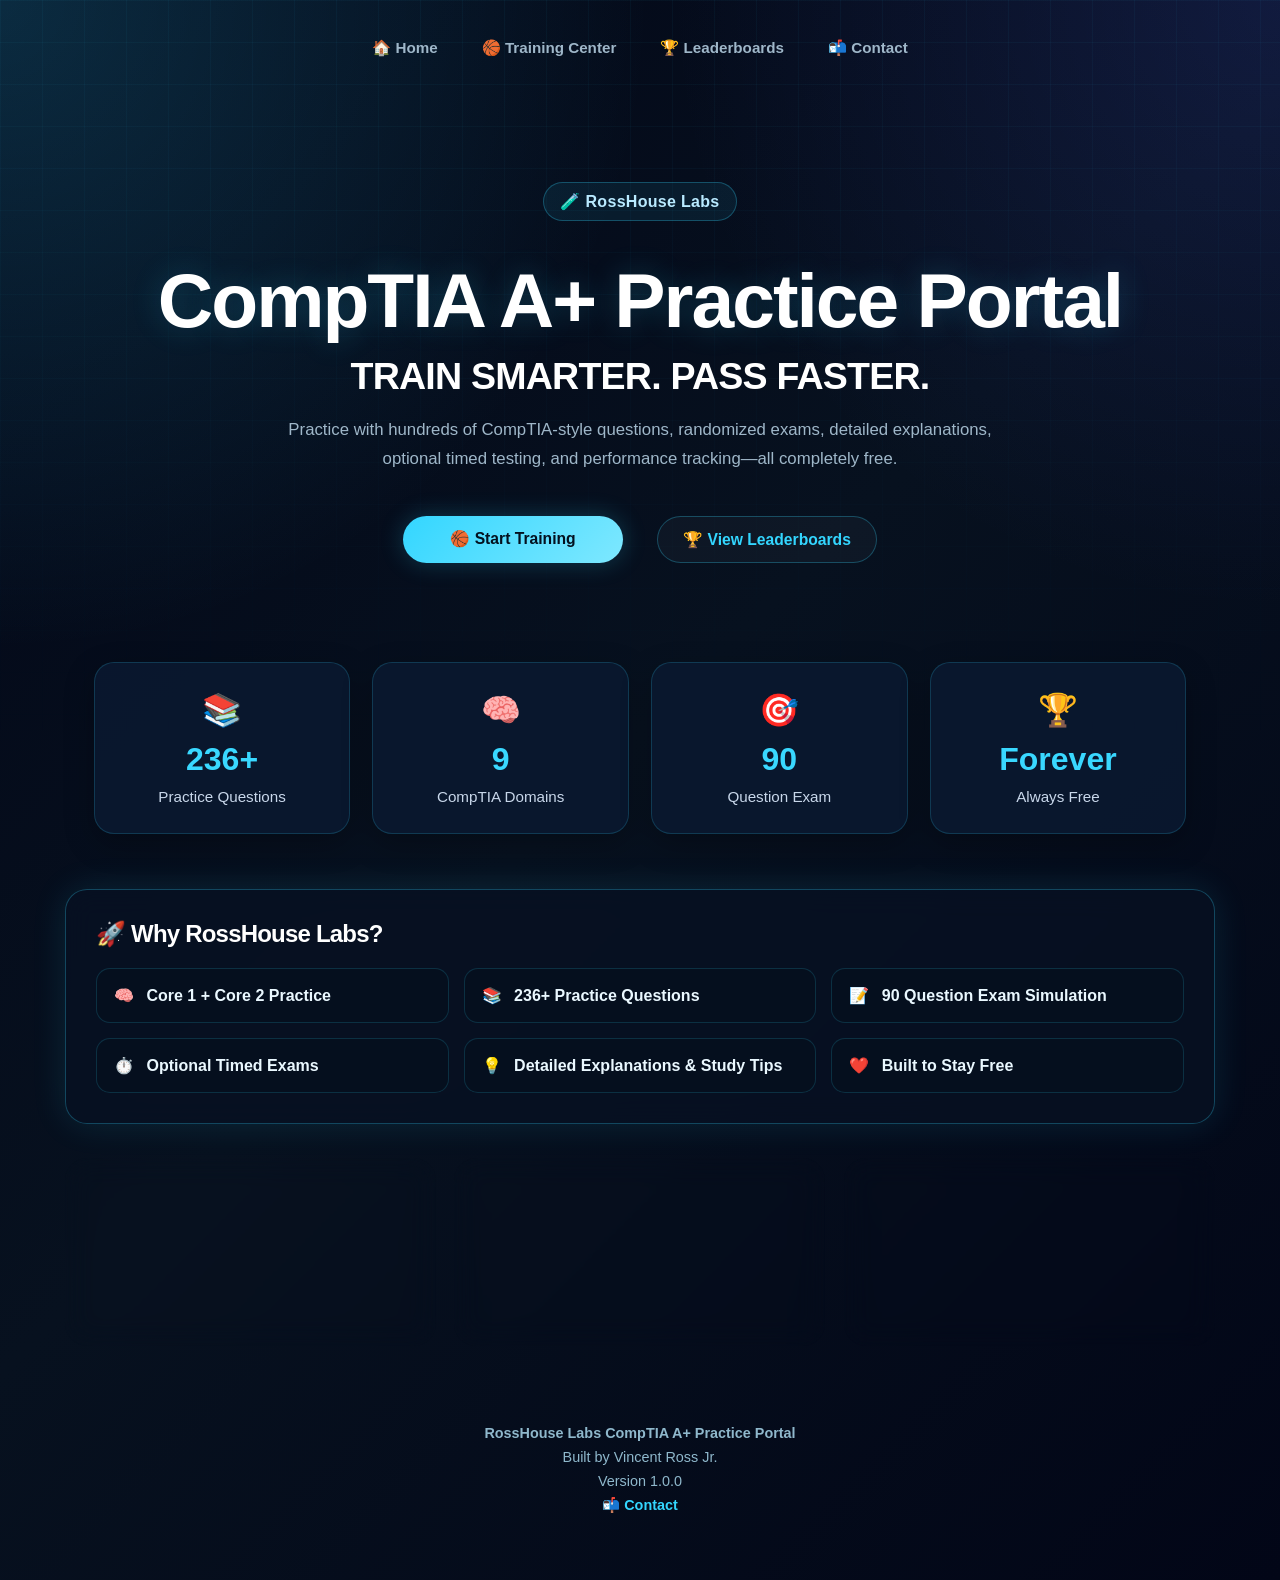
==== index.html @ 8863333c "Release RossHouse Labs CompTIA A+ Practice Portal v1.0.0" ====
<!DOCTYPE html>
<html lang="en">
<head>
  <meta charset="UTF-8" />
  <meta name="viewport" content="width=device-width, initial-scale=1.0" />

  <title>RossHouse Labs | CompTIA A+ Practice Portal</title>

  <link rel="stylesheet" href="css/style.css" />
</head>

<body>

<div class="app-container">

    <nav class="top-nav">
        <a href="index.html">🏠 Home</a>
        <a href="quiz.html">🏀 Training Center</a>
        <a href="leaderboard.html">🏆 Leaderboards</a>
        <a href="contact.html">📬 Contact</a>
    </nav>

    <header class="hero">

        <div class="center-brand">
            <div class="brand-pill">
                🧪 RossHouse Labs
            </div>
        </div>

        <h1>CompTIA A+ Practice Portal</h1>

        <p class="tagline">

            Train Smarter. Pass Faster.

        </p>

        <p class="description">

            Practice with hundreds of CompTIA-style questions,
            randomized exams, detailed explanations, optional timed
            testing, and performance tracking—all completely free.

        </p>

        <div class="button-group center-buttons">

            <a href="quiz.html" class="btn primary">
                🏀 Start Training
            </a>

            <a href="leaderboard.html" class="btn secondary">
                🏆 View Leaderboards
            </a>

        </div>

    </header>





    <!-- ===============================
            PORTAL STATS
    ================================ -->

    <section class="portal-stats">

        <div class="stat-card">

            <div class="stat-icon">📚</div>

            <div class="stat-number">236+</div>

            <div class="stat-label">
                Practice Questions
            </div>

        </div>

        <div class="stat-card">

            <div class="stat-icon">🧠</div>

            <div class="stat-number">9</div>

            <div class="stat-label">
                CompTIA Domains
            </div>

        </div>

        <div class="stat-card">

            <div class="stat-icon">🎯</div>

            <div class="stat-number">90</div>

            <div class="stat-label">
                Question Exam
            </div>

        </div>

        <div class="stat-card">

            <div class="stat-icon">🏆</div>

            <div class="stat-number">Forever</div>

            <div class="stat-label">
                Always Free
            </div>

        </div>

    </section>





    <section class="mission-control">

        <h2>🚀 Why RossHouse Labs?</h2>

        <div class="mission-grid">

            <div class="mission-item">
                🧠
                <span>Core 1 + Core 2 Practice</span>
            </div>

            <div class="mission-item">
                📚
                <span>236+ Practice Questions</span>
            </div>

            <div class="mission-item">
                📝
                <span>90 Question Exam Simulation</span>
            </div>

            <div class="mission-item">
                ⏱️
                <span>Optional Timed Exams</span>
            </div>

            <div class="mission-item">
                💡
                <span>Detailed Explanations & Study Tips</span>
            </div>

            <div class="mission-item">
                ❤️
                <span>Built to Stay Free</span>
            </div>

        </div>

    </section>





    <section class="cards">

        <div class="card">

            <h3>🖥️ Core 1 Training</h3>

            <p>

                Master hardware, networking,
                mobile devices,
                virtualization,
                cloud,
                and troubleshooting.

            </p>

        </div>

        <div class="card">

            <h3>🛡️ Core 2 Training</h3>

            <p>

                Practice operating systems,
                security,
                software troubleshooting,
                and operational procedures.

            </p>

        </div>

        <div class="card">

            <h3>🏆 Compete & Improve</h3>

            <p>

                Train using your Tech Handle,
                climb the leaderboards,
                and improve every attempt.

            </p>

        </div>

    </section>





    <footer class="footer">

        <p>

            <strong>
                RossHouse Labs CompTIA A+ Practice Portal
            </strong>

        </p>

        <p>

            Built by Vincent Ross Jr.

        </p>

        <p>

            Version 1.0.0

        </p>

        <p>

            <a href="contact.html">
                📬 Contact
            </a>

        </p>

    </footer>

</div>

</body>
</html>
---- css/style.css ----
:root {
  --bg-main: #030712;
  --bg-card: rgba(8, 17, 34, 0.86);
  --bg-card-strong: rgba(10, 24, 47, 0.96);
  --accent: #33d6ff;
  --accent-soft: rgba(51, 214, 255, 0.14);
  --accent-border: rgba(51, 214, 255, 0.28);
  --text-main: #f4f7fb;
  --text-muted: #9fb7c9;
  --success: #24d17e;
  --danger: #ff4d6d;
  --warning: #ffd166;
  --radius-lg: 22px;
  --radius-md: 14px;
  --shadow-glow: 0 0 35px rgba(51, 214, 255, 0.12);
}

* {
  box-sizing: border-box;
}

body {
  margin: 0;
  min-height: 100vh;
  font-family: Arial, Helvetica, sans-serif;
  color: var(--text-main);
  background:
    radial-gradient(circle at top left, rgba(51, 214, 255, 0.18), transparent 32%),
    radial-gradient(circle at top right, rgba(80, 90, 255, 0.14), transparent 30%),
    linear-gradient(135deg, #020617, #07111f 48%, #020617);
}

body::before {
  content: "";
  position: fixed;
  inset: 0;
  pointer-events: none;
  background-image:
    linear-gradient(rgba(51, 214, 255, 0.045) 1px, transparent 1px),
    linear-gradient(90deg, rgba(51, 214, 255, 0.045) 1px, transparent 1px);
  background-size: 42px 42px;
  mask-image: linear-gradient(to bottom, black, transparent 85%);
}

.app-container {
  width: 92%;
  max-width: 1150px;
  margin: 0 auto;
  padding: 28px 0;
  position: relative;
  z-index: 1;
}

.top-nav {
  display: flex;
  justify-content: center;
  align-items: center;
  gap: 14px;
  margin-bottom: 38px;
  flex-wrap: wrap;
}

.top-nav a {
  color: var(--text-muted);
  text-decoration: none;
  font-weight: 800;
  font-size: 0.95rem;
  padding: 10px 14px;
  border: 1px solid transparent;
  border-radius: 999px;
  transition: 0.2s ease;
}

.top-nav a:hover {
  color: var(--accent);
  background: var(--accent-soft);
  border-color: var(--accent-border);
}

.hero {
  text-align: center;
  padding: 76px 20px 46px;
}

.brand-pill {
  display: inline-block;
  padding: 9px 16px;
  margin-bottom: 18px;
  border: 1px solid var(--accent-border);
  border-radius: 999px;
  color: #b9eaff;
  background: rgba(51, 214, 255, 0.08);
  font-weight: 900;
  letter-spacing: 0.3px;
}

.hero h1 {
  font-size: clamp(2.5rem, 6vw, 5rem);
  margin: 8px 0;
  color: #ffffff;
  line-height: 0.95;
  letter-spacing: -2px;
  text-shadow: 0 0 30px rgba(51, 214, 255, 0.22);
}

.tagline {
  font-size: clamp(1.3rem, 3vw, 2.35rem);
  margin: 18px auto 10px;
  color: #ffffff;
  font-weight: 900;
  text-transform: uppercase;
  letter-spacing: -0.8px;
}

.description {
  max-width: 760px;
  margin: 18px auto;
  line-height: 1.7;
  color: var(--text-muted);
  font-size: 1.05rem;
}

.button-group {
  margin-top: 30px;
}

.btn {
  display: inline-block;
  border: none;
  padding: 13px 22px;
  margin: 8px;
  border-radius: 999px;
  text-decoration: none;
  font-weight: 900;
  cursor: pointer;
  transition: 0.2s ease;
  font-size: 0.98rem;
}

.primary {
  background: linear-gradient(135deg, var(--accent), #7ee8ff);
  color: #03111f;
  box-shadow: 0 0 25px rgba(51, 214, 255, 0.22);
}

.secondary {
  background: rgba(255, 255, 255, 0.03);
  color: var(--accent);
  border: 1px solid var(--accent-border);
}

.btn:hover {
  transform: translateY(-3px);
  box-shadow: 0 0 25px rgba(51, 214, 255, 0.35);
}

/* Cards / Panels */

.mission-control,
.quiz-card,
.card {
  background: var(--bg-card);
  border: 1px solid var(--accent-border);
  border-radius: var(--radius-lg);
  box-shadow: var(--shadow-glow);
  backdrop-filter: blur(14px);
}

.mission-control {
  margin: 18px 0 34px;
  padding: 30px;
}

.mission-control h2,
.quiz-card h1 {
  margin-top: 0;
  color: #ffffff;
  letter-spacing: -0.8px;
}

.mission-grid {
  display: grid;
  grid-template-columns: repeat(3, 1fr);
  gap: 15px;
}

.mission-item {
  background: rgba(6, 17, 31, 0.82);
  border: 1px solid rgba(51, 214, 255, 0.16);
  border-radius: var(--radius-md);
  padding: 17px;
  font-weight: 900;
  color: #eaf8ff;
}

.mission-item span {
  margin-left: 8px;
}

.cards {
  display: grid;
  grid-template-columns: repeat(3, 1fr);
  gap: 18px;
}

.card {
  padding: 26px;
  transition: 0.2s ease;
}

.card:hover {
  transform: translateY(-4px);
  border-color: rgba(51, 214, 255, 0.55);
}

.card h3 {
  margin-top: 0;
  color: var(--accent);
}

.card p {
  color: var(--text-muted);
  line-height: 1.6;
}

/* Training / Quiz */

.quiz-card {
  padding: 38px;
}

#setup-screen {
  max-width: 860px;
  margin: 0 auto;
}

#quiz-screen {
  max-width: 980px;
  margin: 0 auto;
  padding: 42px;
}

label {
  display: block;
  margin-top: 18px;
  margin-bottom: 8px;
  color: #b9eaff;
  font-weight: 900;
}

input,
select {
  width: 100%;
  padding: 15px;
  border-radius: 12px;
  border: 1px solid #24415f;
  background: rgba(3, 10, 20, 0.92);
  color: var(--text-main);
  outline: none;
  font-size: 1rem;
}

input:focus,
select:focus {
  border-color: var(--accent);
  box-shadow: 0 0 0 3px rgba(51, 214, 255, 0.12);
}

.hidden {
  display: none;
}

.progress-wrapper {
  width: 100%;
  height: 13px;
  background: rgba(16, 37, 66, 0.9);
  border-radius: 999px;
  overflow: hidden;
  margin-bottom: 28px;
}

#progress-bar {
  height: 100%;
  width: 0%;
  background: linear-gradient(90deg, var(--accent), #9ff0ff);
  transition: width 0.3s ease;
}

#question-count {
  color: var(--text-muted);
  font-weight: 900;
  text-align: center;
  margin-bottom: 18px;
}

#question-text {
  line-height: 1.35;
  text-align: center;
  max-width: 760px;
  margin: 0 auto 28px;
  font-size: clamp(1.4rem, 2.5vw, 2rem);
}

#choices-container {
  max-width: 680px;
  margin: 0 auto;
}

.choice {
  display: block;
  width: 100%;
  text-align: left;
  background: rgba(20, 38, 63, 0.95);
  color: #f4f7fb;
  border: 1px solid rgba(51, 214, 255, 0.25);
  padding: 17px 20px;
  margin: 13px 0;
  border-radius: 14px;
  cursor: pointer;
  transition: all 0.2s ease;
  font-size: 1rem;
  font-weight: 800;
}

.choice:hover {
  background: rgba(51, 214, 255, 0.15);
  border-color: var(--accent);
  transform: translateX(4px);
}

.choice.selected {
  background: rgba(51, 214, 255, 0.25);
  border-color: var(--accent);
  color: #ffffff;
  box-shadow: 0 0 15px rgba(51, 214, 255, 0.25);
}

.quiz-buttons {
  display: flex;
  justify-content: center;
  gap: 16px;
  margin-top: 34px;
}

.quiz-buttons .btn {
  min-width: 190px;
}

.correct {
  border-left: 5px solid var(--success);
}

.incorrect {
  border-left: 5px solid var(--danger);
}

.review-item {
  margin-bottom: 20px;
  padding: 18px;
  background: rgba(6, 17, 31, 0.9);
  border-radius: var(--radius-md);
  border: 1px solid rgba(255, 255, 255, 0.07);
}

.review-item p {
  color: var(--text-muted);
  line-height: 1.55;
}

/* Leaderboards */

table {
  width: 100%;
  border-collapse: collapse;
  margin-top: 25px;
  overflow: hidden;
  border-radius: var(--radius-md);
}

th,
td {
  padding: 15px;
  border-bottom: 1px solid #24415f;
  text-align: left;
}

th {
  color: var(--accent);
  background: rgba(51, 214, 255, 0.06);
}

td {
  color: var(--text-muted);
}

/* Contact Page */

.contact-card {
  max-width: 900px;
  margin: 40px auto;
  padding: 80px 50px;
  text-align: center;
}

.contact-card h1 {
  font-size: 3rem;
  margin-bottom: 20px;
}

.contact-card .description {
  max-width: 650px;
  margin: 0 auto 20px;
  font-size: 1.2rem;
}

.contact-subtext {
  max-width: 600px;
  margin: 0 auto 45px;
  color: var(--text-muted);
  line-height: 1.7;
  font-size: 1rem;
}

.contact-buttons {
  display: flex;
  justify-content: center;
  gap: 20px;
  flex-wrap: wrap;
}

.contact-buttons .btn {
  min-width: 230px;
}

/* Forms */

textarea {
  width: 100%;
  padding: 14px;
  border-radius: 12px;
  border: 1px solid #24415f;
  background: rgba(3, 10, 20, 0.9);
  color: #f4f7fb;
  font-family: inherit;
  font-size: 1rem;
  resize: vertical;
  min-height: 180px;
}

textarea:focus {
  outline: none;
  border-color: var(--accent);
  box-shadow: 0 0 0 3px rgba(51, 214, 255, 0.12);
}

.footer {
  margin-top: 42px;
  padding: 22px;
  text-align: center;
  color: #8fb8cc;
  font-size: 0.9rem;
}

/* Responsive */

@media (max-width: 850px) {
  .mission-grid,
  .cards {
    grid-template-columns: 1fr;
  }

  .hero {
    padding: 50px 10px 30px;
  }

  .quiz-card,
  #quiz-screen {
    padding: 28px 20px;
  }

  .quiz-buttons {
    flex-direction: column;
  }

  .btn,
  .quiz-buttons .btn {
    width: 100%;
    text-align: center;
    min-width: 0;
  }

  .contact-card {
    padding: 60px 25px;
  }

  .contact-card h1 {
    font-size: 2.3rem;
  }

  .contact-buttons {
    flex-direction: column;
    align-items: center;
  }

  .contact-buttons .btn {
    width: 100%;
    max-width: 320px;
  }

  table {
    font-size: 0.85rem;
  }

  th,
  td {
    padding: 10px;
  }
}
.results-stats {
  display: grid;
  grid-template-columns: repeat(3, 1fr);
  gap: 20px;
  margin: 35px 0;
}

.stat-card {
  background: rgba(20, 38, 63, 0.95);
  border: 1px solid rgba(51, 214, 255, 0.25);
  border-radius: 16px;
  padding: 24px;
  text-align: center;
}

.stat-card h3 {
  margin-top: 0;
  color: #9fb7c9;
  font-size: 1rem;
}

.stat-card p {
  margin-bottom: 0;
  font-size: 2rem;
  font-weight: 900;
  color: #ffffff;
}

@media (max-width: 768px) {
  .results-stats {
    grid-template-columns: 1fr;
  }
}
.brand-pill {
  display: inline-block;
}

.center-brand {
  text-align: center;
  margin-bottom: 25px;
}

.center-buttons {
  display: flex;
  justify-content: center;
  gap: 18px;
  flex-wrap: wrap;
}
/* ---------- Universal Centering Helpers ---------- */

.center-page {
  text-align: center;
}

.center-brand {
  display: flex;
  justify-content: center;
  margin-bottom: 25px;
}

.center-buttons {
  display: flex;
  justify-content: center;
  gap: 18px;
  flex-wrap: wrap;
  margin-top: 35px;
}

.center-buttons .btn {
  min-width: 220px;
}

/* ---------- Results Page ---------- */

#score-summary {
  margin-top: 30px;
}

.results-stats {
  display: grid;
  grid-template-columns: repeat(3, 1fr);
  gap: 22px;
  margin: 40px 0;
}

.stat-card {
  background: rgba(20, 38, 63, 0.95);
  border: 1px solid rgba(51, 214, 255, 0.25);
  border-radius: 18px;
  padding: 28px;
  text-align: center;
}

.stat-card h3 {
  margin: 0 0 15px;
  color: #9fb7c9;
  font-size: 1rem;
}

.stat-card p {
  margin: 0;
  font-size: 2.3rem;
  font-weight: 900;
  color: #ffffff;
}

/* ---------- Footer ---------- */

.footer {
  margin-top: 42px;
  padding: 30px 20px;
  text-align: center;
  color: #8fb8cc;
  font-size: 0.9rem;
}

.footer p {
  margin: 8px 0;
}

.footer a {
  color: #33d6ff;
  text-decoration: none;
  font-weight: 700;
}

.footer a:hover {
  text-decoration: underline;
}

/* ---------- Mobile ---------- */

@media (max-width: 850px) {
  .results-stats {
    grid-template-columns: 1fr;
  }

  .center-buttons {
    flex-direction: column;
    align-items: center;
  }

  .center-buttons .btn {
    width: 100%;
    max-width: 320px;
  }
}
.center-page {
  max-width: 1150px;
  margin: 0 auto;
}

.quiz-card.center-page {
  padding: 45px;
}
.training-content {
  max-width: 850px;
  margin: 0 auto;
  text-align: left;
}

.training-content .brand-pill {
  display: block;
  width: fit-content;
  margin: 0 auto 30px;
}
.training-content {
  max-width: 850px;
  margin: 0 auto;
}

.training-content label {
  text-align: left;
}

.training-content input,
.training-content select {
  text-align: left;
}

.training-content h1,
.training-content .description {
  text-align: center;
}
.clean-contact {
  max-width: 720px;
  margin: 70px auto;
  padding: 70px 45px;
  text-align: center;
}

.clean-contact h1 {
  font-size: 3rem;
  margin-bottom: 18px;
}

.clean-contact .description {
  margin-bottom: 6px;
  font-size: 1.25rem;
}

.clean-contact .contact-subtext {
  margin: 0 auto 28px;
  color: #9fb7c9;
  font-size: 1rem;
  line-height: 1.6;
}

.clean-contact .center-buttons {
  margin-top: 24px;
}

.clean-contact .btn {
  min-width: 220px;
}
/* =======================================================
   SUPPORT ROSSHOUSE LABS
======================================================= */

.support-section{

    width:90%;

    max-width:900px;

    margin:50px auto;

}

.support-card{

    background:#101b33;

    border:1px solid rgba(62,215,255,.20);

    border-radius:22px;

    padding:45px;

    text-align:center;

    box-shadow:0 20px 45px rgba(0,0,0,.35);

}

.support-card h2{

    margin:22px 0;

    font-size:2rem;

}

.support-card p{

    color:#c6d5ea;

    line-height:1.8;

    margin:18px 0;

}

.support-list{

    margin:35px auto;

    text-align:left;

    max-width:560px;

}

.support-list div{

    padding:10px 0;

    font-size:1.05rem;

}

.support-btn{

    display:inline-block;

    margin-top:20px;

    padding:16px 36px;

    border-radius:999px;

    background:#39d8ff;

    color:#081323;

    font-weight:700;

    text-decoration:none;

    transition:.25s ease;

}

.support-btn:hover{

    transform:translateY(-4px);

    box-shadow:0 15px 30px rgba(57,216,255,.35);

}

.support-note{

    margin-top:18px;

    color:#91a9c7;

    font-size:.9rem;

    opacity:.8;

}
/* =======================================================
   HOMEPAGE PORTAL STATS
======================================================= */

.portal-stats{

    display:grid;

    grid-template-columns:repeat(auto-fit,minmax(190px,1fr));

    gap:22px;

    width:95%;

    max-width:1100px;

    margin:45px auto 55px;

}

.portal-stats .stat-card{

    background:rgba(10,24,47,.92);

    border:1px solid rgba(51,214,255,.18);

    border-radius:20px;

    padding:28px;

    text-align:center;

    transition:.25s ease;

    box-shadow:0 10px 30px rgba(0,0,0,.25);

}

.portal-stats .stat-card:hover{

    transform:translateY(-6px);

    border-color:#39d8ff;

    box-shadow:0 18px 40px rgba(57,216,255,.22);

}

.portal-stats .stat-icon{

    font-size:2rem;

}

.portal-stats .stat-number{

    margin-top:12px;

    font-size:2rem;

    font-weight:900;

    color:#39d8ff;

}

.portal-stats .stat-label{

    margin-top:10px;

    color:#c8d7ea;

    font-size:.95rem;

}
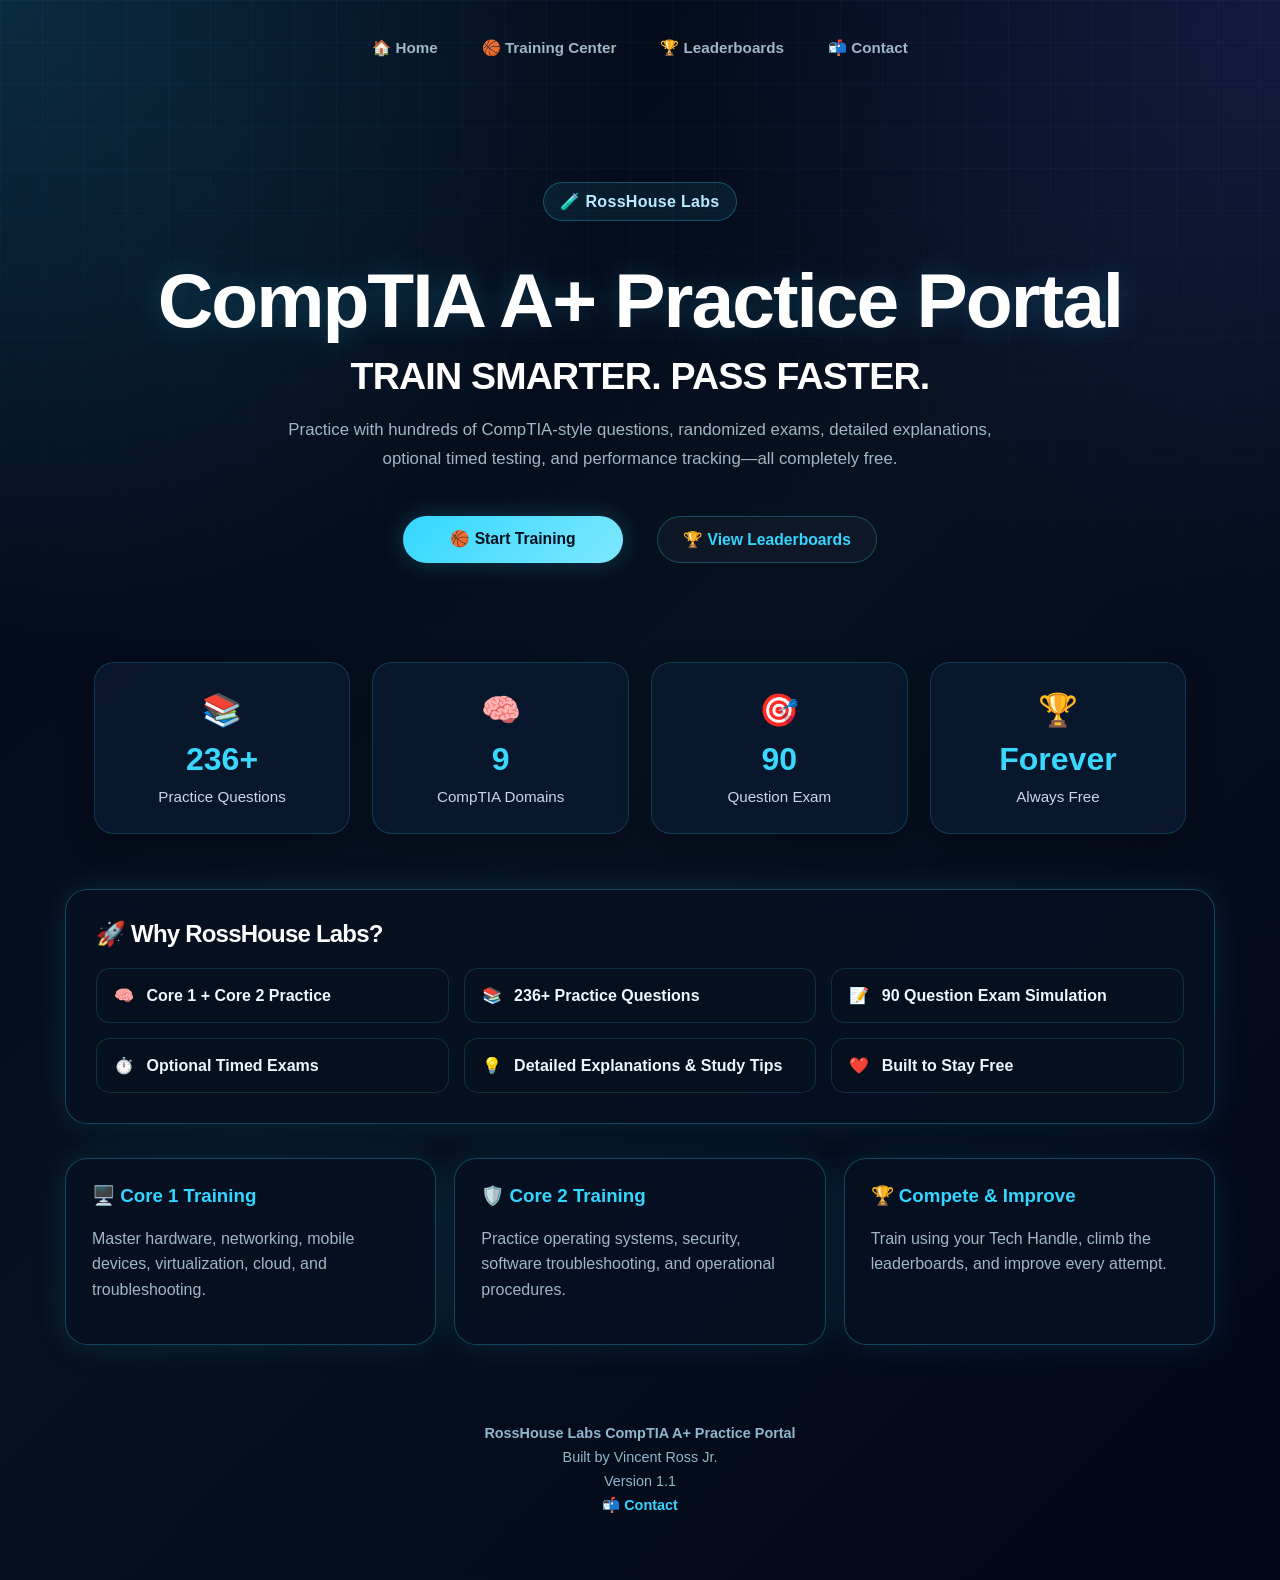
==== commit c3503536: "Display v1.1 release in site footers" ====
--- a/index.html
+++ b/index.html
@@ -237,7 +237,7 @@
 
         <p>
 
-            Version 1.0.0
+            Version 1.1
 
         </p>
 
@@ -254,4 +254,4 @@
 </div>
 
 </body>
-</html>+</html>
